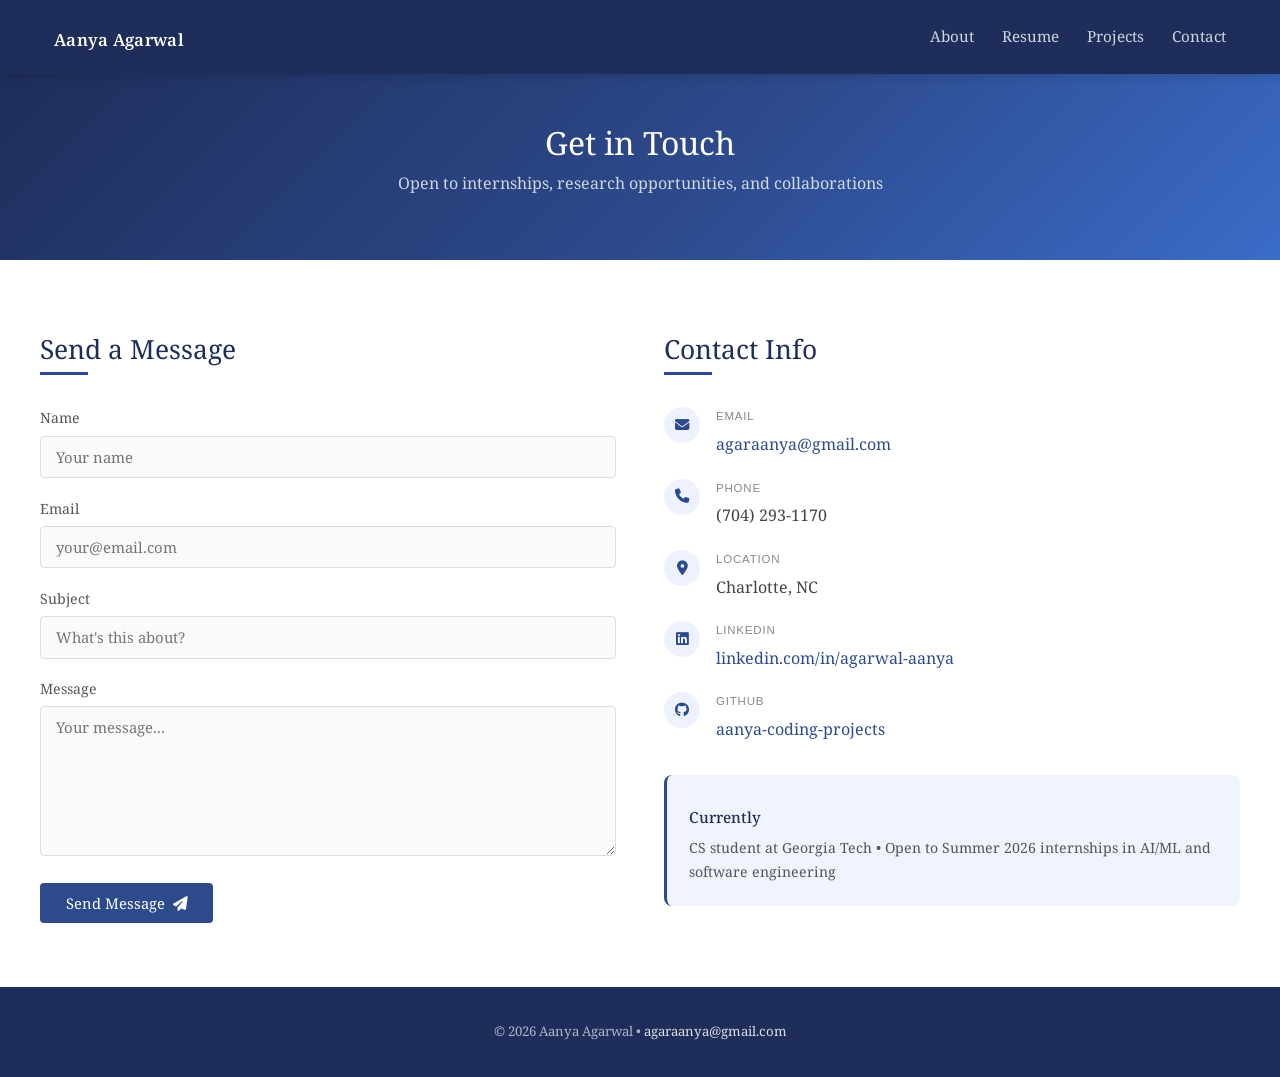
==== contact.html @ 769fb75e "Add personal portfolio website Four-page portfolio with About, Resume, Projects, and Contact pages. " ====
<!DOCTYPE html>
<html lang="en">
<head>
    <meta charset="UTF-8">
    <meta name="viewport" content="width=device-width, initial-scale=1.0">
    <link rel="stylesheet" href="css/style.css">
    <link rel="stylesheet" href="css/utilities.css">
    <link rel="stylesheet" href="https://cdnjs.cloudflare.com/ajax/libs/font-awesome/6.5.1/css/all.min.css">
    <title>Contact | Aanya Agarwal</title>
</head>
<body>

    <nav class="navbar">
        <div class="container flex">
            <h1 class="logo"><a href="index.html">Aanya Agarwal</a></h1>
            <ul>
                <li><a href="index.html">About</a></li>
                <li><a href="resume.html">Resume</a></li>
                <li><a href="projects.html">Projects</a></li>
                <li><a href="contact.html">Contact</a></li>
            </ul>
        </div>
    </nav>

    <section class="showcase" style="padding: 2.5rem 0;">
        <div class="container">
            <h1 style="font-size: 2rem;">Get in Touch</h1>
            <p>Open to internships, research opportunities, and collaborations</p>
        </div>
    </section>

    <section class="section">
        <div class="container">
            <div class="grid-2">

                <div>
                    <h2 class="section-title">Send a Message</h2>
                    <div class="section-divider"></div>
                    <form action="mailto:agaraanya@gmail.com" method="post" enctype="text/plain">
                        <div class="form-group">
                            <label for="name">Name</label>
                            <input type="text" id="name" name="name" placeholder="Your name" required>
                        </div>
                        <div class="form-group">
                            <label for="email">Email</label>
                            <input type="email" id="email" name="email" placeholder="your@email.com" required>
                        </div>
                        <div class="form-group">
                            <label for="subject">Subject</label>
                            <input type="text" id="subject" name="subject" placeholder="What's this about?">
                        </div>
                        <div class="form-group">
                            <label for="message">Message</label>
                            <textarea id="message" name="message" placeholder="Your message..." required></textarea>
                        </div>
                        <button type="submit" class="btn btn-primary">
                            Send Message &nbsp;<i class="fa-solid fa-paper-plane"></i>
                        </button>
                    </form>
                </div>

                <div>
                    <h2 class="section-title">Contact Info</h2>
                    <div class="section-divider"></div>

                    <div class="contact-info-item">
                        <div class="contact-icon"><i class="fa-solid fa-envelope"></i></div>
                        <div>
                            <div class="category-label">Email</div>
                            <a href="mailto:agaraanya@gmail.com">agaraanya@gmail.com</a>
                        </div>
                    </div>

                    <div class="contact-info-item">
                        <div class="contact-icon"><i class="fa-solid fa-phone"></i></div>
                        <div>
                            <div class="category-label">Phone</div>
                            <span>(704) 293-1170</span>
                        </div>
                    </div>

                    <div class="contact-info-item">
                        <div class="contact-icon"><i class="fa-solid fa-location-dot"></i></div>
                        <div>
                            <div class="category-label">Location</div>
                            <span>Charlotte, NC</span>
                        </div>
                    </div>

                    <div class="contact-info-item">
                        <div class="contact-icon"><i class="fa-brands fa-linkedin"></i></div>
                        <div>
                            <div class="category-label">LinkedIn</div>
                            <a href="https://linkedin.com/in/agarwal-aanya" target="_blank">linkedin.com/in/agarwal-aanya</a>
                        </div>
                    </div>

                    <div class="contact-info-item">
                        <div class="contact-icon"><i class="fa-brands fa-github"></i></div>
                        <div>
                            <div class="category-label">GitHub</div>
                            <a href="https://github.com/aanya-coding-projects" target="_blank">aanya-coding-projects</a>
                        </div>
                    </div>

                    <div style="margin-top: 2rem; padding: 1.4rem; background: #f0f4ff; border-radius: 8px; border-left: 3px solid #2d4a8c;">
                        <h3 style="color: #1e2d5a; font-size: 0.95rem; margin-bottom: 0.4rem;">Currently</h3>
                        <p style="font-size: 0.88rem; color: #555; margin: 0; line-height: 1.7;">
                            CS student at Georgia Tech &bull; Open to Summer 2026 internships in AI/ML and software engineering
                        </p>
                    </div>
                </div>

            </div>
        </div>
    </section>

    <footer>
        <p>&copy; 2026 Aanya Agarwal &bull; <a href="mailto:agaraanya@gmail.com">agaraanya@gmail.com</a></p>
    </footer>

</body>
</html>
---- css/style.css ----
@import url('https://fonts.googleapis.com/css2?family=Noto+Serif:ital,wght@0,100..900;1,100..900&display=swap');

* {
    box-sizing: border-box;
    margin: 0;
    padding: 0;
}

body {
    font-family: 'Noto Serif', serif;
    color: #333;
    line-height: 1.6;
    background: #fff;
}

a {
    text-decoration: none;
    color: #333;
}

ul {
    list-style-type: none;
}

h1, h2 {
    font-weight: 300;
    line-height: 1.2;
    margin: 10px 0;
}

h3 {
    margin: 8px 0;
    font-weight: 500;
}

p {
    margin: 10px 0;
}

img {
    width: 100%;
}

/* Navbar */
.navbar {
    background: #1e2d5a;
    color: white;
    padding: 0.8rem 0;
    position: sticky;
    top: 0;
    z-index: 100;
    box-shadow: 0 2px 10px rgba(0, 0, 0, 0.15);
}

.navbar ul {
    display: flex;
}

.navbar .logo a {
    color: white;
    font-weight: 600;
    font-size: 1.05rem;
    letter-spacing: 0.3px;
}

.navbar a {
    padding: 10px;
    margin: 0 4px;
    color: rgba(255, 255, 255, 0.8);
    transition: color 0.2s;
    font-size: 0.95rem;
}

.navbar ul a:hover {
    color: white;
    border-bottom: 2px solid rgba(255, 255, 255, 0.6);
}

.navbar .flex {
    justify-content: space-between;
}

/* Showcase */
.showcase {
    background: linear-gradient(135deg, #1e2d5a 0%, #2d4a8c 55%, #3a6cc8 100%);
    color: white;
    padding: 4rem 0;
    text-align: center;
}

.showcase h1 {
    font-size: 2.8rem;
    font-weight: 400;
    color: white;
    margin-bottom: 0.4rem;
}

.showcase h2 {
    font-size: 1.2rem;
    font-weight: 300;
    color: rgba(255, 255, 255, 0.82);
    margin-bottom: 0.8rem;
}

.showcase p {
    color: rgba(255, 255, 255, 0.78);
    max-width: 580px;
    margin: 0.5rem auto 1.5rem;
    font-size: 1rem;
}

/* Avatar */
.avatar {
    width: 110px;
    height: 110px;
    border-radius: 50%;
    background: rgba(255, 255, 255, 0.15);
    border: 3px solid rgba(255, 255, 255, 0.45);
    display: flex;
    align-items: center;
    justify-content: center;
    font-size: 2.2rem;
    font-weight: 500;
    color: white;
    margin: 0 auto 1.5rem;
    letter-spacing: 2px;
}

/* Socials */
.socials {
    display: flex;
    justify-content: center;
    gap: 0.9rem;
    margin-top: 1rem;
}

.socials a {
    display: inline-flex;
    align-items: center;
    justify-content: center;
    width: 40px;
    height: 40px;
    border-radius: 50%;
    background: rgba(255, 255, 255, 0.13);
    color: white;
    font-size: 1rem;
    transition: background 0.2s, transform 0.2s;
    border: 1px solid rgba(255, 255, 255, 0.28);
}

.socials a:hover {
    background: rgba(255, 255, 255, 0.28);
    transform: translateY(-2px);
}

/* Buttons */
.btn {
    display: inline-block;
    padding: 0.65rem 1.6rem;
    border-radius: 4px;
    font-family: 'Noto Serif', serif;
    font-size: 0.92rem;
    cursor: pointer;
    transition: all 0.2s;
    border: none;
}

.btn-primary {
    background: #2d4a8c;
    color: white;
}

.btn-primary:hover {
    background: #1e2d5a;
    color: white;
    transform: translateY(-1px);
    box-shadow: 0 4px 14px rgba(0, 0, 0, 0.2);
}

.btn-light {
    background: rgba(255, 255, 255, 0.14);
    color: white;
    border: 1px solid rgba(255, 255, 255, 0.38);
}

.btn-light:hover {
    background: rgba(255, 255, 255, 0.26);
    color: white;
}

.btn-outline {
    background: transparent;
    color: #2d4a8c;
    border: 2px solid #2d4a8c;
}

.btn-outline:hover {
    background: #2d4a8c;
    color: white;
}

/* Sections */
.section {
    padding: 4rem 0;
}

.section-alt {
    background: #f8f9fc;
}

.section-title {
    font-size: 1.65rem;
    color: #1e2d5a;
    margin-bottom: 0.4rem;
    font-weight: 400;
}

.section-divider {
    width: 48px;
    height: 3px;
    background: #2d4a8c;
    margin: 0 0 2rem;
}

/* Grid */
.grid {
    display: grid;
    grid-template-columns: repeat(auto-fit, minmax(280px, 1fr));
    gap: 1.5rem;
    align-items: start;
}

.grid-2 {
    display: grid;
    grid-template-columns: 1fr 1fr;
    gap: 3rem;
    align-items: start;
}

.grid-3 {
    display: grid;
    grid-template-columns: repeat(3, 1fr);
    gap: 2rem;
    align-items: start;
}

/* Project Cards */
.project-card {
    background: white;
    border-radius: 8px;
    box-shadow: 0 3px 12px rgba(0, 0, 0, 0.09);
    padding: 1.5rem;
    transition: transform 0.2s, box-shadow 0.2s;
    border-top: 3px solid #2d4a8c;
    display: flex;
    flex-direction: column;
}

.project-card:hover {
    transform: translateY(-4px);
    box-shadow: 0 8px 24px rgba(0, 0, 0, 0.14);
}

.project-card h3 {
    font-size: 1.05rem;
    color: #1e2d5a;
    margin-bottom: 0.5rem;
}

.project-card > p {
    color: #555;
    font-size: 0.88rem;
    flex-grow: 1;
    margin-bottom: 1rem;
    line-height: 1.7;
}

.tech-tags {
    display: flex;
    flex-wrap: wrap;
    gap: 0.4rem;
    margin-bottom: 1rem;
}

.tech-tag {
    background: #eef2ff;
    color: #2d4a8c;
    font-size: 0.73rem;
    padding: 0.18rem 0.55rem;
    border-radius: 20px;
    font-family: monospace;
}

.project-links {
    display: flex;
    gap: 0.9rem;
    margin-top: auto;
}

.project-links a {
    color: #2d4a8c;
    font-size: 0.85rem;
    display: flex;
    align-items: center;
    gap: 0.3rem;
    transition: color 0.2s;
}

.project-links a:hover {
    color: #1e2d5a;
}

/* Resume Timeline */
.timeline-item {
    padding: 1.4rem 1.4rem 1.4rem 1.6rem;
    border-left: 3px solid #2d4a8c;
    margin-bottom: 1.6rem;
    position: relative;
}

.timeline-item::before {
    content: '';
    position: absolute;
    left: -7px;
    top: 1.6rem;
    width: 12px;
    height: 12px;
    border-radius: 50%;
    background: #2d4a8c;
}

.timeline-item .date {
    font-size: 0.82rem;
    color: #777;
    margin-bottom: 0.25rem;
    font-family: sans-serif;
    letter-spacing: 0.3px;
}

.timeline-item h3 {
    color: #1e2d5a;
    font-size: 1.08rem;
    margin-bottom: 0.15rem;
}

.timeline-item .org {
    color: #555;
    font-style: italic;
    font-size: 0.93rem;
    margin-bottom: 0.6rem;
    display: block;
}

.timeline-item ul {
    list-style: disc;
    padding-left: 1.2rem;
    color: #555;
    font-size: 0.88rem;
}

.timeline-item ul li {
    margin-bottom: 0.3rem;
    line-height: 1.6;
}

/* Skills */
.skill-tags {
    display: flex;
    flex-wrap: wrap;
    gap: 0.55rem;
}

.skill-tag {
    background: #1e2d5a;
    color: white;
    padding: 0.35rem 0.95rem;
    border-radius: 20px;
    font-size: 0.82rem;
}

.skill-tag.secondary {
    background: #eef2ff;
    color: #2d4a8c;
    border: 1px solid #c5d0f0;
}

/* Category label */
.category-label {
    font-size: 0.72rem;
    text-transform: uppercase;
    letter-spacing: 0.8px;
    color: #888;
    margin-bottom: 0.4rem;
    font-family: sans-serif;
}

/* Badge */
.badge {
    display: inline-block;
    font-size: 0.72rem;
    padding: 0.15rem 0.6rem;
    border-radius: 20px;
    font-family: sans-serif;
    letter-spacing: 0.3px;
    vertical-align: middle;
}

.badge.achievement {
    background: #fff8e6;
    color: #a06c00;
    border: 1px solid #f0d580;
}

/* Contact */
.contact-info-item {
    display: flex;
    align-items: flex-start;
    gap: 1rem;
    margin-bottom: 1.3rem;
    color: #444;
}

.contact-icon {
    min-width: 36px;
    height: 36px;
    background: #eef2ff;
    color: #2d4a8c;
    border-radius: 50%;
    display: flex;
    align-items: center;
    justify-content: center;
    font-size: 0.9rem;
    flex-shrink: 0;
}

.contact-info-item a {
    color: #2d4a8c;
}

.contact-info-item a:hover {
    text-decoration: underline;
}

/* Form */
.form-group {
    margin-bottom: 1.2rem;
}

.form-group label {
    display: block;
    margin-bottom: 0.35rem;
    font-size: 0.88rem;
    color: #555;
}

.form-group input,
.form-group textarea {
    width: 100%;
    padding: 0.65rem 0.95rem;
    border: 1px solid #ddd;
    border-radius: 4px;
    font-family: 'Noto Serif', serif;
    font-size: 0.93rem;
    color: #333;
    transition: border-color 0.2s, box-shadow 0.2s;
    background: #fafafa;
}

.form-group input:focus,
.form-group textarea:focus {
    outline: none;
    border-color: #2d4a8c;
    box-shadow: 0 0 0 3px rgba(45, 74, 140, 0.1);
    background: #fff;
}

.form-group textarea {
    min-height: 150px;
    resize: vertical;
}

/* About text */
.about-text p {
    color: #555;
    font-size: 0.93rem;
    margin-bottom: 1rem;
    line-height: 1.85;
}

/* Footer */
footer {
    background: #1e2d5a;
    color: rgba(255, 255, 255, 0.65);
    text-align: center;
    padding: 1.5rem;
    font-size: 0.83rem;
}

footer a {
    color: rgba(255, 255, 255, 0.85);
}

footer a:hover {
    color: white;
}

/* Responsive */
@media (max-width: 900px) {
    .grid-3 {
        grid-template-columns: 1fr 1fr;
    }
}

@media (max-width: 640px) {
    .grid-2,
    .grid-3 {
        grid-template-columns: 1fr;
    }

    .showcase h1 {
        font-size: 2rem;
    }

    .navbar .flex {
        flex-direction: column;
        gap: 0.5rem;
        text-align: center;
    }

    .navbar ul {
        flex-wrap: wrap;
        justify-content: center;
    }
}
---- css/utilities.css ----
.container {
    max-width: 1300px;
    margin: 0 auto;
    overflow: auto;
    padding: 0 40px;
}  

.flex {
    display: flex;
    justify-content: center;
    align-items: center;
    height: 100%;
}

.card {
    background-color: #fff;
    color: #333;
    border-radius: 5px;
    box-shadow: 0 3px 10px rgba(0, 0, 0, 0.2);
    padding: 20px;
    margin: 10px;
}

/* Margin */
.my-1 {
    margin: 1rem 0;
}
  
.my-2 {
    margin: 1.5rem 0;
}
  
.my-3 {
    margin: 2rem 0;
}
  
.my-4 {
    margin: 3rem 0;
}
  
.my-5 {
    margin: 4rem 0;
}
  
.m-1 {
    margin: 1rem;
}
  
.m-2 {
    margin: 1.5rem;
}
  
.m-3 {
    margin: 2rem;
}
  
.m-4 {
    margin: 3rem;
}
  
.m-5 {
    margin: 4rem;
}
  
/* Padding */
.py-1 {
    padding: 1rem 0;
}
  
.py-2 {
    padding: 1.5rem 0;
}
  
.py-3 {
    padding: 2rem 0;
}
  
.py-4 {
    padding: 3rem 0;
}
  
.py-5 {
    padding: 4rem 0;
}
  
.p-1 {
    padding: 1rem;
}
  
.p-2 {
    padding: 1.5rem;
}
  
.p-3 {
    padding: 2rem;
}
  
.p-4 {
    padding: 3rem;
}
  
.p-5 {
    padding: 4rem;
}
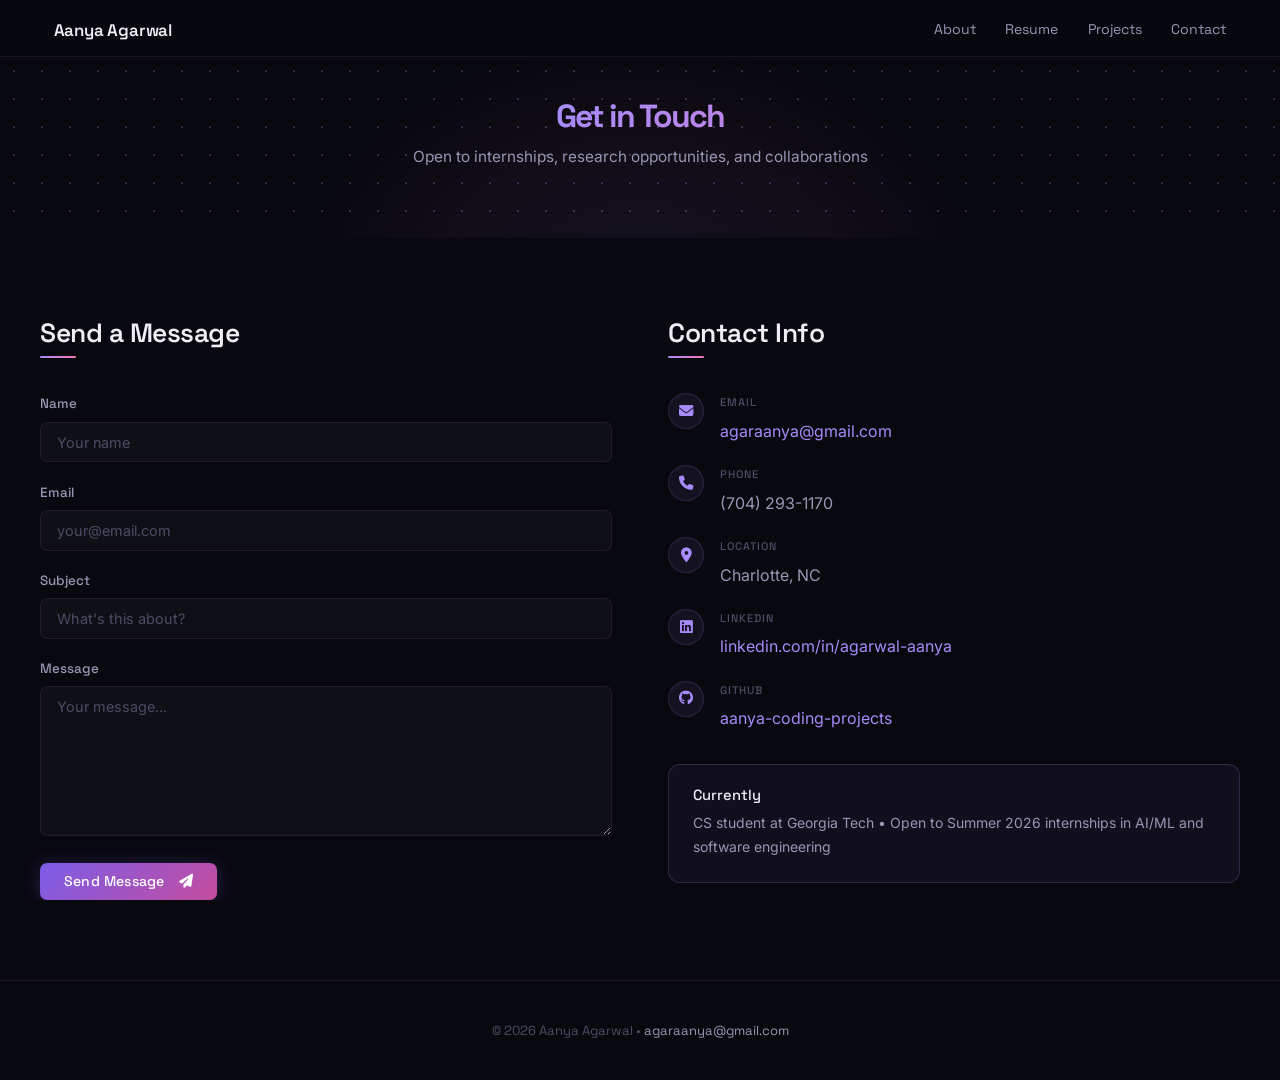
==== commit c247a72b: "Redesign portfolio with dark theme and violet/rose accent system Replaces light blue palette with a " ====
--- a/contact.html
+++ b/contact.html
@@ -103,11 +103,9 @@
                         </div>
                     </div>
 
-                    <div style="margin-top: 2rem; padding: 1.4rem; background: #f0f4ff; border-radius: 8px; border-left: 3px solid #2d4a8c;">
-                        <h3 style="color: #1e2d5a; font-size: 0.95rem; margin-bottom: 0.4rem;">Currently</h3>
-                        <p style="font-size: 0.88rem; color: #555; margin: 0; line-height: 1.7;">
-                            CS student at Georgia Tech &bull; Open to Summer 2026 internships in AI/ML and software engineering
-                        </p>
+                    <div class="currently-box">
+                        <h3>Currently</h3>
+                        <p>CS student at Georgia Tech &bull; Open to Summer 2026 internships in AI/ML and software engineering</p>
                     </div>
                 </div>
 
@@ -119,5 +117,13 @@
         <p>&copy; 2026 Aanya Agarwal &bull; <a href="mailto:agaraanya@gmail.com">agaraanya@gmail.com</a></p>
     </footer>
 
+    <script>
+        const _t = document.querySelectorAll('.contact-info-item, .section-title, .section-divider, .form-group');
+        const _io = new IntersectionObserver(entries => {
+            entries.forEach(e => { if (e.isIntersecting) { e.target.classList.add('visible'); _io.unobserve(e.target); } });
+        }, { threshold: 0.08 });
+        _t.forEach(el => { el.classList.add('reveal'); _io.observe(el); });
+    </script>
+
 </body>
 </html>
--- a/css/style.css
+++ b/css/style.css
@@ -1,534 +1,754 @@
-@import url('https://fonts.googleapis.com/css2?family=Noto+Serif:ital,wght@0,100..900;1,100..900&display=swap');
-
-* {
-    box-sizing: border-box;
-    margin: 0;
-    padding: 0;
+@import url('https://fonts.googleapis.com/css2?family=Space+Grotesk:wght@300;400;500;600;700&family=Inter:ital,wght@0,300;0,400;0,500;1,400&display=swap');
+
+/* ============================================
+   DESIGN TOKENS
+   ============================================ */
+:root {
+  --bg:      #08080f;
+  --bg-2:    #0d0d1c;
+  --bg-3:    #111124;
+  --card:    rgba(255, 255, 255, 0.025);
+
+  --violet:  #a78bfa;
+  --rose:    #f472b6;
+  --amber:   #fbbf24;
+
+  --text:    #eeedf8;
+  --text-2:  #9896b4;
+  --text-3:  #4d4c66;
+
+  --border:  rgba(255, 255, 255, 0.06);
+  --border-v: rgba(167, 139, 250, 0.2);
+
+  --r-sm:    7px;
+  --r-md:    12px;
+  --r-lg:    20px;
+}
+
+/* ============================================
+   RESET & BASE
+   ============================================ */
+*, *::before, *::after {
+  box-sizing: border-box;
+  margin: 0;
+  padding: 0;
 }
 
 body {
-    font-family: 'Noto Serif', serif;
-    color: #333;
-    line-height: 1.6;
-    background: #fff;
-}
-
-a {
-    text-decoration: none;
-    color: #333;
-}
-
-ul {
-    list-style-type: none;
-}
-
-h1, h2 {
-    font-weight: 300;
-    line-height: 1.2;
-    margin: 10px 0;
-}
-
-h3 {
-    margin: 8px 0;
-    font-weight: 500;
-}
-
-p {
-    margin: 10px 0;
-}
-
-img {
-    width: 100%;
-}
-
-/* Navbar */
+  font-family: 'Inter', sans-serif;
+  background: var(--bg);
+  color: var(--text);
+  line-height: 1.65;
+  -webkit-font-smoothing: antialiased;
+}
+
+a { text-decoration: none; color: inherit; }
+ul { list-style: none; }
+
+h1, h2, h3, h4 {
+  font-family: 'Space Grotesk', sans-serif;
+  font-weight: 500;
+  line-height: 1.2;
+  margin: 0;
+}
+
+p { margin: 10px 0; }
+img { width: 100%; }
+
+/* ============================================
+   NAVBAR
+   ============================================ */
 .navbar {
-    background: #1e2d5a;
-    color: white;
-    padding: 0.8rem 0;
-    position: sticky;
-    top: 0;
-    z-index: 100;
-    box-shadow: 0 2px 10px rgba(0, 0, 0, 0.15);
-}
-
-.navbar ul {
-    display: flex;
-}
+  position: sticky;
+  top: 0;
+  z-index: 100;
+  padding: 0.85rem 0;
+  background: rgba(8, 8, 15, 0.8);
+  backdrop-filter: blur(20px);
+  -webkit-backdrop-filter: blur(20px);
+  border-bottom: 1px solid var(--border);
+}
+
+.navbar ul { display: flex; gap: 0.15rem; }
 
 .navbar .logo a {
-    color: white;
-    font-weight: 600;
-    font-size: 1.05rem;
-    letter-spacing: 0.3px;
+  font-family: 'Space Grotesk', sans-serif;
+  font-weight: 600;
+  font-size: 1.05rem;
+  color: var(--text);
+  letter-spacing: -0.2px;
 }
 
 .navbar a {
-    padding: 10px;
-    margin: 0 4px;
-    color: rgba(255, 255, 255, 0.8);
-    transition: color 0.2s;
-    font-size: 0.95rem;
+  padding: 0.42rem 0.85rem;
+  color: var(--text-2);
+  font-size: 0.88rem;
+  font-family: 'Space Grotesk', sans-serif;
+  font-weight: 400;
+  transition: color 0.2s, background 0.2s;
+  border-radius: var(--r-sm);
 }
 
 .navbar ul a:hover {
-    color: white;
-    border-bottom: 2px solid rgba(255, 255, 255, 0.6);
-}
-
-.navbar .flex {
-    justify-content: space-between;
-}
-
-/* Showcase */
+  color: var(--text);
+  background: rgba(255, 255, 255, 0.06);
+}
+
+.navbar .flex { justify-content: space-between; align-items: center; }
+
+/* ============================================
+   HERO / SHOWCASE
+   ============================================ */
+@keyframes pulse-orb {
+  0%, 100% { opacity: 0.6; transform: translateX(-50%) scale(1); }
+  50%       { opacity: 1;   transform: translateX(-50%) scale(1.08); }
+}
+
 .showcase {
-    background: linear-gradient(135deg, #1e2d5a 0%, #2d4a8c 55%, #3a6cc8 100%);
-    color: white;
-    padding: 4rem 0;
-    text-align: center;
-}
+  position: relative;
+  background: var(--bg);
+  padding: 5.5rem 0 6rem;
+  text-align: center;
+  overflow: hidden;
+}
+
+/* dot-grid layer */
+.showcase::before {
+  content: '';
+  position: absolute;
+  inset: 0;
+  background-image: radial-gradient(circle, rgba(167, 139, 250, 0.28) 1px, transparent 1px);
+  background-size: 28px 28px;
+  pointer-events: none;
+}
+
+/* ambient glow */
+.showcase::after {
+  content: '';
+  position: absolute;
+  top: -10%;
+  left: 50%;
+  transform: translateX(-50%);
+  width: 680px;
+  height: 500px;
+  background: radial-gradient(ellipse at center,
+    rgba(167, 139, 250, 0.07) 0%,
+    rgba(244, 114, 182, 0.04) 45%,
+    transparent 70%);
+  animation: pulse-orb 7s ease-in-out infinite;
+  pointer-events: none;
+}
+
+.showcase > .container { position: relative; z-index: 1; }
 
 .showcase h1 {
-    font-size: 2.8rem;
-    font-weight: 400;
-    color: white;
-    margin-bottom: 0.4rem;
+  font-family: 'Space Grotesk', sans-serif;
+  font-size: 3.8rem;
+  font-weight: 700;
+  letter-spacing: -2px;
+  background: linear-gradient(130deg, #e0defc 0%, #a78bfa 42%, #f472b6 100%);
+  -webkit-background-clip: text;
+  -webkit-text-fill-color: transparent;
+  background-clip: text;
+  margin-bottom: 0.5rem;
 }
 
 .showcase h2 {
-    font-size: 1.2rem;
-    font-weight: 300;
-    color: rgba(255, 255, 255, 0.82);
-    margin-bottom: 0.8rem;
+  font-family: 'Space Grotesk', sans-serif;
+  font-size: 1rem;
+  font-weight: 400;
+  color: var(--text-2);
+  margin-bottom: 0.9rem;
+  letter-spacing: 0.3px;
 }
 
 .showcase p {
-    color: rgba(255, 255, 255, 0.78);
-    max-width: 580px;
-    margin: 0.5rem auto 1.5rem;
-    font-size: 1rem;
-}
-
-/* Avatar */
+  color: var(--text-2);
+  max-width: 560px;
+  margin: 0.5rem auto 1.7rem;
+  font-size: 0.96rem;
+  line-height: 1.8;
+}
+
+/* Avatar photo */
+.avatar-photo {
+  width: 116px;
+  height: 116px;
+  border-radius: 50%;
+  object-fit: cover;
+  object-position: center 20%;
+  margin: 0 auto 1.8rem;
+  display: block;
+  border: 2px solid var(--border-v);
+  box-shadow:
+    0 0 0 5px rgba(167, 139, 250, 0.06),
+    0 8px 40px rgba(0, 0, 0, 0.55);
+}
+
 .avatar {
-    width: 110px;
-    height: 110px;
-    border-radius: 50%;
-    background: rgba(255, 255, 255, 0.15);
-    border: 3px solid rgba(255, 255, 255, 0.45);
-    display: flex;
-    align-items: center;
-    justify-content: center;
-    font-size: 2.2rem;
-    font-weight: 500;
-    color: white;
-    margin: 0 auto 1.5rem;
-    letter-spacing: 2px;
-}
-
-/* Socials */
+  width: 110px;
+  height: 110px;
+  border-radius: 50%;
+  background: rgba(167, 139, 250, 0.08);
+  border: 2px solid var(--border-v);
+  display: flex;
+  align-items: center;
+  justify-content: center;
+  font-size: 2rem;
+  font-weight: 600;
+  color: var(--violet);
+  margin: 0 auto 1.8rem;
+  letter-spacing: 2px;
+}
+
+/* ============================================
+   SOCIALS
+   ============================================ */
 .socials {
-    display: flex;
-    justify-content: center;
-    gap: 0.9rem;
-    margin-top: 1rem;
+  display: flex;
+  justify-content: center;
+  gap: 0.7rem;
+  margin-top: 1rem;
 }
 
 .socials a {
-    display: inline-flex;
-    align-items: center;
-    justify-content: center;
-    width: 40px;
-    height: 40px;
-    border-radius: 50%;
-    background: rgba(255, 255, 255, 0.13);
-    color: white;
-    font-size: 1rem;
-    transition: background 0.2s, transform 0.2s;
-    border: 1px solid rgba(255, 255, 255, 0.28);
+  display: inline-flex;
+  align-items: center;
+  justify-content: center;
+  width: 40px;
+  height: 40px;
+  border-radius: 50%;
+  background: rgba(255, 255, 255, 0.04);
+  color: var(--text-2);
+  font-size: 1rem;
+  border: 1px solid var(--border);
+  transition: all 0.22s;
 }
 
 .socials a:hover {
-    background: rgba(255, 255, 255, 0.28);
-    transform: translateY(-2px);
-}
-
-/* Buttons */
+  background: rgba(167, 139, 250, 0.1);
+  border-color: var(--border-v);
+  color: var(--violet);
+  transform: translateY(-2px);
+}
+
+/* ============================================
+   BUTTONS
+   ============================================ */
 .btn {
-    display: inline-block;
-    padding: 0.65rem 1.6rem;
-    border-radius: 4px;
-    font-family: 'Noto Serif', serif;
-    font-size: 0.92rem;
-    cursor: pointer;
-    transition: all 0.2s;
-    border: none;
+  display: inline-flex;
+  align-items: center;
+  gap: 0.4rem;
+  padding: 0.6rem 1.5rem;
+  border-radius: var(--r-sm);
+  font-family: 'Space Grotesk', sans-serif;
+  font-size: 0.88rem;
+  font-weight: 500;
+  cursor: pointer;
+  transition: all 0.22s;
+  border: none;
+  letter-spacing: 0.2px;
 }
 
 .btn-primary {
-    background: #2d4a8c;
-    color: white;
+  background: linear-gradient(135deg, #7c5ce8, #c44d9e);
+  color: #fff;
+  box-shadow: 0 2px 18px rgba(124, 92, 232, 0.28);
 }
 
 .btn-primary:hover {
-    background: #1e2d5a;
-    color: white;
-    transform: translateY(-1px);
-    box-shadow: 0 4px 14px rgba(0, 0, 0, 0.2);
+  transform: translateY(-1px);
+  box-shadow: 0 5px 26px rgba(124, 92, 232, 0.44);
+  color: #fff;
 }
 
 .btn-light {
-    background: rgba(255, 255, 255, 0.14);
-    color: white;
-    border: 1px solid rgba(255, 255, 255, 0.38);
+  background: rgba(255, 255, 255, 0.07);
+  color: var(--text);
+  border: 1px solid var(--border);
 }
 
 .btn-light:hover {
-    background: rgba(255, 255, 255, 0.26);
-    color: white;
+  background: rgba(255, 255, 255, 0.12);
+  border-color: rgba(255, 255, 255, 0.14);
+  color: var(--text);
 }
 
 .btn-outline {
-    background: transparent;
-    color: #2d4a8c;
-    border: 2px solid #2d4a8c;
+  background: transparent;
+  color: var(--violet);
+  border: 1px solid var(--border-v);
 }
 
 .btn-outline:hover {
-    background: #2d4a8c;
-    color: white;
-}
-
-/* Sections */
+  background: rgba(167, 139, 250, 0.1);
+  color: var(--violet);
+}
+
+/* ============================================
+   SECTIONS
+   ============================================ */
 .section {
-    padding: 4rem 0;
-}
-
-.section-alt {
-    background: #f8f9fc;
-}
+  padding: 5rem 0;
+  background: var(--bg);
+}
+
+.section-alt { background: var(--bg-2); }
 
 .section-title {
-    font-size: 1.65rem;
-    color: #1e2d5a;
-    margin-bottom: 0.4rem;
-    font-weight: 400;
+  font-family: 'Space Grotesk', sans-serif;
+  font-size: 1.65rem;
+  font-weight: 600;
+  color: var(--text);
+  letter-spacing: -0.5px;
+  margin-bottom: 0.4rem;
 }
 
 .section-divider {
-    width: 48px;
-    height: 3px;
-    background: #2d4a8c;
-    margin: 0 0 2rem;
-}
-
-/* Grid */
+  width: 36px;
+  height: 2px;
+  background: linear-gradient(90deg, var(--violet), var(--rose));
+  margin: 0 0 2.2rem;
+  border-radius: 2px;
+}
+
+/* ============================================
+   GRIDS
+   ============================================ */
 .grid {
-    display: grid;
-    grid-template-columns: repeat(auto-fit, minmax(280px, 1fr));
-    gap: 1.5rem;
-    align-items: start;
+  display: grid;
+  grid-template-columns: repeat(auto-fit, minmax(290px, 1fr));
+  gap: 1.3rem;
+  align-items: start;
 }
 
 .grid-2 {
-    display: grid;
-    grid-template-columns: 1fr 1fr;
-    gap: 3rem;
-    align-items: start;
+  display: grid;
+  grid-template-columns: 1fr 1fr;
+  gap: 3.5rem;
+  align-items: start;
 }
 
 .grid-3 {
-    display: grid;
-    grid-template-columns: repeat(3, 1fr);
-    gap: 2rem;
-    align-items: start;
-}
-
-/* Project Cards */
+  display: grid;
+  grid-template-columns: repeat(3, 1fr);
+  gap: 2rem;
+  align-items: start;
+}
+
+/* ============================================
+   PROJECT CARDS
+   ============================================ */
 .project-card {
-    background: white;
-    border-radius: 8px;
-    box-shadow: 0 3px 12px rgba(0, 0, 0, 0.09);
-    padding: 1.5rem;
-    transition: transform 0.2s, box-shadow 0.2s;
-    border-top: 3px solid #2d4a8c;
-    display: flex;
-    flex-direction: column;
+  background: var(--card);
+  border: 1px solid var(--border);
+  border-radius: var(--r-md);
+  padding: 1.5rem;
+  transition: border-color 0.25s, box-shadow 0.25s, transform 0.25s;
+  display: flex;
+  flex-direction: column;
+  position: relative;
+  overflow: hidden;
+}
+
+/* top shimmer line on hover */
+.project-card::before {
+  content: '';
+  position: absolute;
+  top: 0; left: 0; right: 0;
+  height: 1px;
+  background: linear-gradient(90deg,
+    transparent 0%,
+    rgba(167, 139, 250, 0.45) 40%,
+    rgba(244, 114, 182, 0.4) 70%,
+    transparent 100%);
+  opacity: 0;
+  transition: opacity 0.25s;
 }
 
 .project-card:hover {
-    transform: translateY(-4px);
-    box-shadow: 0 8px 24px rgba(0, 0, 0, 0.14);
-}
+  border-color: var(--border-v);
+  box-shadow: 0 6px 36px rgba(0, 0, 0, 0.45), 0 0 0 1px rgba(167, 139, 250, 0.1);
+  transform: translateY(-3px);
+}
+
+.project-card:hover::before { opacity: 1; }
 
 .project-card h3 {
-    font-size: 1.05rem;
-    color: #1e2d5a;
-    margin-bottom: 0.5rem;
+  font-family: 'Space Grotesk', sans-serif;
+  font-size: 1.01rem;
+  color: var(--text);
+  margin-bottom: 0.5rem;
+  font-weight: 500;
 }
 
 .project-card > p {
-    color: #555;
-    font-size: 0.88rem;
-    flex-grow: 1;
-    margin-bottom: 1rem;
-    line-height: 1.7;
+  color: var(--text-2);
+  font-size: 0.875rem;
+  flex-grow: 1;
+  margin-bottom: 1rem;
+  line-height: 1.78;
 }
 
 .tech-tags {
-    display: flex;
-    flex-wrap: wrap;
-    gap: 0.4rem;
-    margin-bottom: 1rem;
+  display: flex;
+  flex-wrap: wrap;
+  gap: 0.4rem;
+  margin-bottom: 1rem;
 }
 
 .tech-tag {
-    background: #eef2ff;
-    color: #2d4a8c;
-    font-size: 0.73rem;
-    padding: 0.18rem 0.55rem;
-    border-radius: 20px;
-    font-family: monospace;
+  background: rgba(167, 139, 250, 0.08);
+  color: var(--violet);
+  font-size: 0.71rem;
+  padding: 0.2rem 0.6rem;
+  border-radius: 20px;
+  font-family: 'Space Grotesk', sans-serif;
+  font-weight: 500;
+  border: 1px solid rgba(167, 139, 250, 0.15);
+  letter-spacing: 0.2px;
 }
 
 .project-links {
-    display: flex;
-    gap: 0.9rem;
-    margin-top: auto;
+  display: flex;
+  gap: 1rem;
+  margin-top: auto;
 }
 
 .project-links a {
-    color: #2d4a8c;
-    font-size: 0.85rem;
-    display: flex;
-    align-items: center;
-    gap: 0.3rem;
-    transition: color 0.2s;
-}
-
-.project-links a:hover {
-    color: #1e2d5a;
-}
-
-/* Resume Timeline */
+  color: var(--text-2);
+  font-size: 0.83rem;
+  display: flex;
+  align-items: center;
+  gap: 0.3rem;
+  transition: color 0.2s;
+  font-family: 'Space Grotesk', sans-serif;
+  font-weight: 500;
+}
+
+.project-links a:hover { color: var(--violet); }
+
+/* ============================================
+   TIMELINE
+   ============================================ */
 .timeline-item {
-    padding: 1.4rem 1.4rem 1.4rem 1.6rem;
-    border-left: 3px solid #2d4a8c;
-    margin-bottom: 1.6rem;
-    position: relative;
+  padding: 1.5rem 1.5rem 1.5rem 1.9rem;
+  border-left: 1px solid var(--border-v);
+  margin-bottom: 1.8rem;
+  position: relative;
 }
 
 .timeline-item::before {
-    content: '';
-    position: absolute;
-    left: -7px;
-    top: 1.6rem;
-    width: 12px;
-    height: 12px;
-    border-radius: 50%;
-    background: #2d4a8c;
+  content: '';
+  position: absolute;
+  left: -4px;
+  top: 1.65rem;
+  width: 8px;
+  height: 8px;
+  border-radius: 50%;
+  background: linear-gradient(135deg, var(--violet), var(--rose));
+  box-shadow: 0 0 10px rgba(167, 139, 250, 0.5);
 }
 
 .timeline-item .date {
-    font-size: 0.82rem;
-    color: #777;
-    margin-bottom: 0.25rem;
-    font-family: sans-serif;
-    letter-spacing: 0.3px;
+  font-size: 0.75rem;
+  color: var(--text-3);
+  margin-bottom: 0.35rem;
+  font-family: 'Space Grotesk', sans-serif;
+  font-weight: 500;
+  letter-spacing: 0.6px;
+  text-transform: uppercase;
 }
 
 .timeline-item h3 {
-    color: #1e2d5a;
-    font-size: 1.08rem;
-    margin-bottom: 0.15rem;
+  font-family: 'Space Grotesk', sans-serif;
+  color: var(--text);
+  font-size: 1.05rem;
+  font-weight: 500;
+  margin-bottom: 0.2rem;
 }
 
 .timeline-item .org {
-    color: #555;
-    font-style: italic;
-    font-size: 0.93rem;
-    margin-bottom: 0.6rem;
-    display: block;
+  color: var(--violet);
+  font-style: normal;
+  font-size: 0.875rem;
+  margin-bottom: 0.75rem;
+  display: block;
+  font-family: 'Space Grotesk', sans-serif;
 }
 
 .timeline-item ul {
-    list-style: disc;
-    padding-left: 1.2rem;
-    color: #555;
-    font-size: 0.88rem;
+  list-style: none;
+  padding-left: 0;
+  color: var(--text-2);
+  font-size: 0.875rem;
 }
 
 .timeline-item ul li {
-    margin-bottom: 0.3rem;
-    line-height: 1.6;
-}
-
-/* Skills */
+  margin-bottom: 0.4rem;
+  line-height: 1.72;
+  padding-left: 1rem;
+  position: relative;
+}
+
+.timeline-item ul li::before {
+  content: '–';
+  position: absolute;
+  left: 0;
+  color: var(--text-3);
+}
+
+.timeline-item p {
+  color: var(--text-2);
+  font-size: 0.875rem;
+  line-height: 1.72;
+  margin: 0;
+}
+
+/* ============================================
+   SKILLS
+   ============================================ */
 .skill-tags {
-    display: flex;
-    flex-wrap: wrap;
-    gap: 0.55rem;
+  display: flex;
+  flex-wrap: wrap;
+  gap: 0.5rem;
 }
 
 .skill-tag {
-    background: #1e2d5a;
-    color: white;
-    padding: 0.35rem 0.95rem;
-    border-radius: 20px;
-    font-size: 0.82rem;
-}
+  background: rgba(167, 139, 250, 0.09);
+  color: var(--violet);
+  padding: 0.3rem 0.88rem;
+  border-radius: 20px;
+  font-size: 0.82rem;
+  border: 1px solid rgba(167, 139, 250, 0.18);
+  font-family: 'Space Grotesk', sans-serif;
+  font-weight: 500;
+  transition: background 0.2s;
+}
+
+.skill-tag:hover { background: rgba(167, 139, 250, 0.16); }
 
 .skill-tag.secondary {
-    background: #eef2ff;
-    color: #2d4a8c;
-    border: 1px solid #c5d0f0;
-}
-
-/* Category label */
+  background: rgba(255, 255, 255, 0.04);
+  color: var(--text-2);
+  border: 1px solid var(--border);
+}
+
+.skill-tag.secondary:hover { background: rgba(255, 255, 255, 0.08); }
+
+/* ============================================
+   CATEGORY LABEL
+   ============================================ */
 .category-label {
-    font-size: 0.72rem;
-    text-transform: uppercase;
-    letter-spacing: 0.8px;
-    color: #888;
-    margin-bottom: 0.4rem;
-    font-family: sans-serif;
-}
-
-/* Badge */
+  font-size: 0.69rem;
+  text-transform: uppercase;
+  letter-spacing: 1px;
+  color: var(--text-3);
+  margin-bottom: 0.4rem;
+  font-family: 'Space Grotesk', sans-serif;
+  font-weight: 500;
+}
+
+/* ============================================
+   BADGES
+   ============================================ */
 .badge {
-    display: inline-block;
-    font-size: 0.72rem;
-    padding: 0.15rem 0.6rem;
-    border-radius: 20px;
-    font-family: sans-serif;
-    letter-spacing: 0.3px;
-    vertical-align: middle;
+  display: inline-block;
+  font-size: 0.67rem;
+  padding: 0.15rem 0.65rem;
+  border-radius: 20px;
+  font-family: 'Space Grotesk', sans-serif;
+  font-weight: 500;
+  letter-spacing: 0.3px;
+  vertical-align: middle;
 }
 
 .badge.achievement {
-    background: #fff8e6;
-    color: #a06c00;
-    border: 1px solid #f0d580;
-}
-
-/* Contact */
+  background: rgba(251, 191, 36, 0.1);
+  color: #f5a623;
+  border: 1px solid rgba(251, 191, 36, 0.22);
+}
+
+.badge.in-progress {
+  background: rgba(167, 139, 250, 0.1);
+  color: var(--violet);
+  border: 1px solid rgba(167, 139, 250, 0.22);
+}
+
+/* ============================================
+   CONTACT
+   ============================================ */
 .contact-info-item {
-    display: flex;
-    align-items: flex-start;
-    gap: 1rem;
-    margin-bottom: 1.3rem;
-    color: #444;
+  display: flex;
+  align-items: flex-start;
+  gap: 1rem;
+  margin-bottom: 1.3rem;
+  color: var(--text-2);
 }
 
 .contact-icon {
-    min-width: 36px;
-    height: 36px;
-    background: #eef2ff;
-    color: #2d4a8c;
-    border-radius: 50%;
-    display: flex;
-    align-items: center;
-    justify-content: center;
-    font-size: 0.9rem;
-    flex-shrink: 0;
+  min-width: 36px;
+  height: 36px;
+  background: rgba(167, 139, 250, 0.08);
+  color: var(--violet);
+  border-radius: 50%;
+  display: flex;
+  align-items: center;
+  justify-content: center;
+  font-size: 0.9rem;
+  flex-shrink: 0;
+  border: 1px solid rgba(167, 139, 250, 0.16);
 }
 
 .contact-info-item a {
-    color: #2d4a8c;
-}
-
-.contact-info-item a:hover {
-    text-decoration: underline;
-}
-
-/* Form */
-.form-group {
-    margin-bottom: 1.2rem;
-}
+  color: var(--violet);
+}
+
+.contact-info-item a:hover { text-decoration: underline; }
+
+.currently-box {
+  margin-top: 2rem;
+  padding: 1.4rem 1.5rem;
+  background: rgba(167, 139, 250, 0.06);
+  border-radius: var(--r-md);
+  border: 1px solid var(--border-v);
+}
+
+.currently-box h3 {
+  color: var(--text);
+  font-size: 0.92rem;
+  margin-bottom: 0.4rem;
+}
+
+.currently-box p {
+  font-size: 0.875rem;
+  color: var(--text-2);
+  margin: 0;
+  line-height: 1.72;
+}
+
+/* ============================================
+   FORM
+   ============================================ */
+.form-group { margin-bottom: 1.2rem; }
 
 .form-group label {
-    display: block;
-    margin-bottom: 0.35rem;
-    font-size: 0.88rem;
-    color: #555;
+  display: block;
+  margin-bottom: 0.38rem;
+  font-size: 0.84rem;
+  color: var(--text-2);
+  font-family: 'Space Grotesk', sans-serif;
+  font-weight: 500;
 }
 
 .form-group input,
 .form-group textarea {
-    width: 100%;
-    padding: 0.65rem 0.95rem;
-    border: 1px solid #ddd;
-    border-radius: 4px;
-    font-family: 'Noto Serif', serif;
-    font-size: 0.93rem;
-    color: #333;
-    transition: border-color 0.2s, box-shadow 0.2s;
-    background: #fafafa;
-}
+  width: 100%;
+  padding: 0.68rem 1rem;
+  border: 1px solid var(--border);
+  border-radius: var(--r-sm);
+  font-family: 'Inter', sans-serif;
+  font-size: 0.9rem;
+  color: var(--text);
+  background: rgba(255, 255, 255, 0.03);
+  transition: border-color 0.2s, box-shadow 0.2s;
+}
+
+.form-group input::placeholder,
+.form-group textarea::placeholder { color: var(--text-3); }
 
 .form-group input:focus,
 .form-group textarea:focus {
-    outline: none;
-    border-color: #2d4a8c;
-    box-shadow: 0 0 0 3px rgba(45, 74, 140, 0.1);
-    background: #fff;
+  outline: none;
+  border-color: var(--border-v);
+  background: rgba(167, 139, 250, 0.04);
+  box-shadow: 0 0 0 3px rgba(167, 139, 250, 0.08);
 }
 
 .form-group textarea {
-    min-height: 150px;
-    resize: vertical;
-}
-
-/* About text */
+  min-height: 150px;
+  resize: vertical;
+}
+
+/* ============================================
+   ABOUT TEXT
+   ============================================ */
 .about-text p {
-    color: #555;
-    font-size: 0.93rem;
-    margin-bottom: 1rem;
-    line-height: 1.85;
-}
-
-/* Footer */
+  color: var(--text-2);
+  font-size: 0.93rem;
+  margin-bottom: 1rem;
+  line-height: 1.88;
+}
+
+.about-text strong {
+  color: var(--text);
+  font-weight: 500;
+}
+
+/* skills heading in about section */
+.skills-heading {
+  color: var(--text);
+  margin-bottom: 1rem;
+  font-size: 0.95rem;
+  font-weight: 500;
+  font-family: 'Space Grotesk', sans-serif;
+}
+
+/* ============================================
+   FOOTER
+   ============================================ */
 footer {
-    background: #1e2d5a;
-    color: rgba(255, 255, 255, 0.65);
+  background: var(--bg);
+  border-top: 1px solid var(--border);
+  color: var(--text-3);
+  text-align: center;
+  padding: 1.8rem;
+  font-size: 0.82rem;
+  font-family: 'Space Grotesk', sans-serif;
+}
+
+footer a { color: var(--text-2); transition: color 0.2s; }
+footer a:hover { color: var(--violet); }
+
+/* ============================================
+   SCROLL REVEAL
+   ============================================ */
+.reveal {
+  opacity: 0;
+  transform: translateY(18px);
+  transition: opacity 0.55s ease, transform 0.55s ease;
+}
+
+.reveal.visible {
+  opacity: 1;
+  transform: translateY(0);
+}
+
+/* ============================================
+   RESPONSIVE
+   ============================================ */
+@media (max-width: 900px) {
+  .grid-3 { grid-template-columns: 1fr 1fr; }
+}
+
+@media (max-width: 640px) {
+  .grid-2, .grid-3 { grid-template-columns: 1fr; }
+
+  .showcase h1 {
+    font-size: 2.5rem;
+    letter-spacing: -1px;
+  }
+
+  .showcase { padding: 3.5rem 0 4rem; }
+
+  .navbar .flex {
+    flex-direction: column;
+    gap: 0.4rem;
     text-align: center;
-    padding: 1.5rem;
-    font-size: 0.83rem;
-}
-
-footer a {
-    color: rgba(255, 255, 255, 0.85);
-}
-
-footer a:hover {
-    color: white;
-}
-
-/* Responsive */
-@media (max-width: 900px) {
-    .grid-3 {
-        grid-template-columns: 1fr 1fr;
-    }
-}
-
-@media (max-width: 640px) {
-    .grid-2,
-    .grid-3 {
-        grid-template-columns: 1fr;
-    }
-
-    .showcase h1 {
-        font-size: 2rem;
-    }
-
-    .navbar .flex {
-        flex-direction: column;
-        gap: 0.5rem;
-        text-align: center;
-    }
-
-    .navbar ul {
-        flex-wrap: wrap;
-        justify-content: center;
-    }
-}
+  }
+
+  .navbar ul {
+    flex-wrap: wrap;
+    justify-content: center;
+  }
+}
--- a/css/utilities.css
+++ b/css/utilities.css
@@ -13,10 +13,11 @@
 }
 
 .card {
-    background-color: #fff;
-    color: #333;
-    border-radius: 5px;
-    box-shadow: 0 3px 10px rgba(0, 0, 0, 0.2);
+    background: rgba(255, 255, 255, 0.03);
+    color: #eeedf8;
+    border-radius: 12px;
+    border: 1px solid rgba(255, 255, 255, 0.06);
+    box-shadow: 0 4px 20px rgba(0, 0, 0, 0.35);
     padding: 20px;
     margin: 10px;
 }
